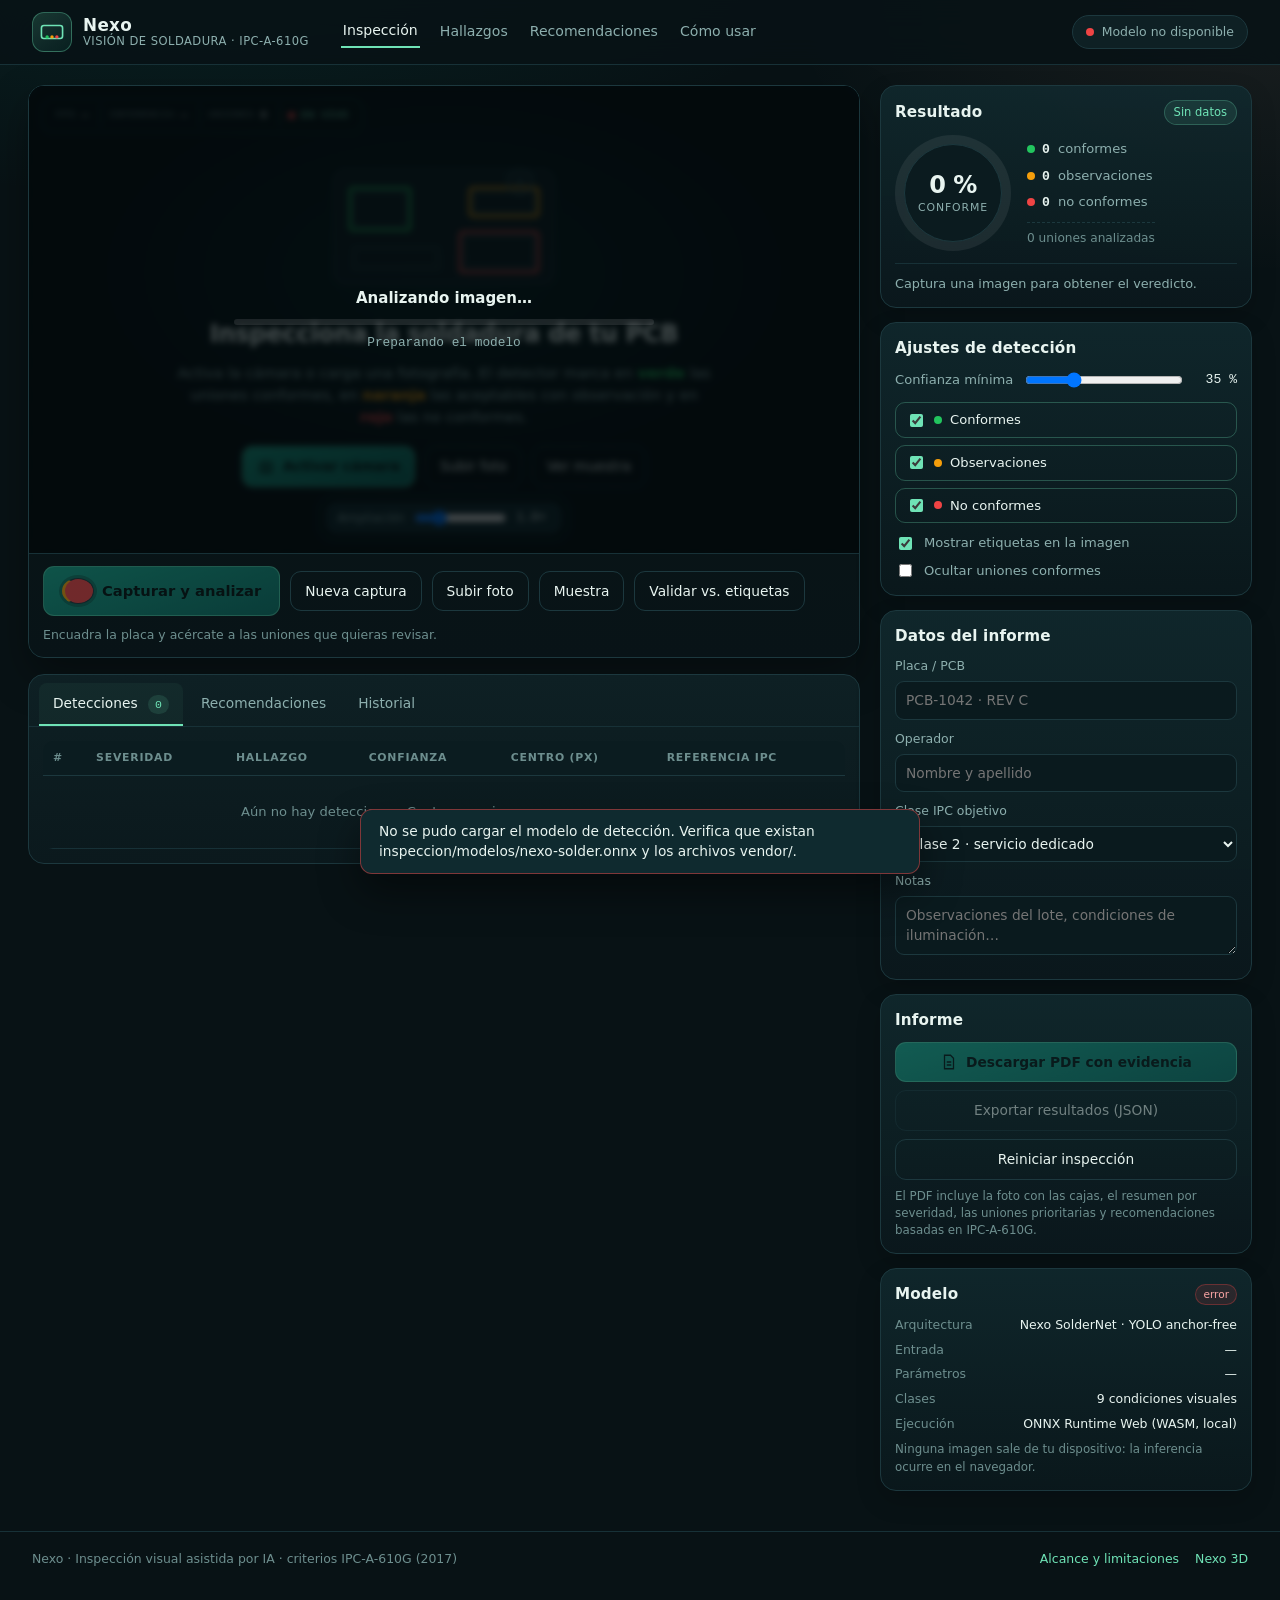
==== inspeccion/index.html @ ccfc522b "Inspección de soldadura YOLO en el navegador + servidor de vista previa - App estática en inspeccion" ====
<!doctype html>
<html lang="es">
  <head>
    <meta charset="utf-8" />
    <meta name="viewport" content="width=device-width, initial-scale=1, viewport-fit=cover" />
    <meta name="theme-color" content="#0a1417" />
    <title>Nexo · Inspección de soldadura con IA</title>
    <meta
      name="description"
      content="Inspección visual de soldadura en PCB con YOLO en el navegador: cajas verdes, naranjas y rojas según IPC-A-610G, captura de foto e informe PDF con recomendaciones."
    />
    <link rel="icon" href="data:image/svg+xml,%3Csvg xmlns='http://www.w3.org/2000/svg' viewBox='0 0 64 64'%3E%3Crect width='64' height='64' rx='16' fill='%230a1417'/%3E%3Crect x='14' y='20' width='36' height='24' rx='4' fill='none' stroke='%236fe3b6' stroke-width='3'/%3E%3Ccircle cx='22' cy='44' r='3' fill='%2322c55e'/%3E%3Ccircle cx='32' cy='44' r='3' fill='%23f59e0b'/%3E%3Ccircle cx='42' cy='44' r='3' fill='%23ef4444'/%3E%3C/svg%3E" />
    <link rel="stylesheet" href="assets/app.css" />
    <script src="vendor/ort.min.js" defer></script>
    <script src="vendor/jspdf.umd.min.js" defer></script>
    <script type="module" src="assets/app.js" defer></script>
  </head>
  <body>
    <header class="topbar">
      <a class="brand" href="../" title="Volver a Nexo">
        <span class="brand-mark" aria-hidden="true">
          <svg viewBox="0 0 32 32" width="26" height="26">
            <rect x="3" y="8" width="26" height="16" rx="3" fill="none" stroke="currentColor" stroke-width="2" />
            <circle cx="10" cy="22" r="2.1" fill="#22c55e" />
            <circle cx="16" cy="22" r="2.1" fill="#f59e0b" />
            <circle cx="22" cy="22" r="2.1" fill="#ef4444" />
          </svg>
        </span>
        <span class="brand-text">
          <strong>Nexo</strong>
          <small>Visión de soldadura · IPC-A-610G</small>
        </span>
      </a>
      <nav class="topnav">
        <a href="#inspeccion" class="active">Inspección</a>
        <a href="#hallazgos">Hallazgos</a>
        <a href="#recomendaciones">Recomendaciones</a>
        <button class="link" id="btnHelp" type="button">Cómo usar</button>
      </nav>
      <div class="model-chip" id="modelStatus">
        <span class="dot loading" id="modelStatusDot"></span>
        <span id="modelStatusText">Cargando modelo…</span>
      </div>
    </header>

    <main class="layout">
      <section class="stage-col" id="inspeccion">
        <div class="stage-card">
          <div class="stage" id="stage">
            <video id="video" playsinline muted autoplay hidden></video>
            <canvas id="liveCanvas" hidden></canvas>
            <img id="captured" alt="Fotografía capturada de la PCB" hidden />
            <canvas id="overlay" aria-hidden="true"></canvas>

            <div class="stage-placeholder" id="stagePlaceholder">
              <div class="placeholder-art" aria-hidden="true">
                <svg viewBox="0 0 240 150" width="240" height="150">
                  <rect x="10" y="18" width="220" height="114" rx="10" fill="#0e1c20" stroke="#1f3a40" />
                  <g stroke="#1f3a40" stroke-width="2" fill="none">
                    <path d="M30 40h52v34H30zM150 40h60v20h-60zM30 96h84v20H30zM140 84h70v32h-70z" />
                  </g>
                  <g fill="none" stroke-width="2.5">
                    <rect x="26" y="36" width="60" height="42" rx="3" stroke="#22c55e" />
                    <rect x="146" y="36" width="68" height="28" rx="3" stroke="#f59e0b" />
                    <rect x="136" y="80" width="78" height="40" rx="3" stroke="#ef4444" />
                  </g>
                  <circle cx="196" cy="30" r="12" fill="none" stroke="#2a4a52" stroke-width="2" />
                  <path d="M188 30h16M196 22v16" stroke="#2a4a52" stroke-width="2" />
                </svg>
              </div>
              <h2>Inspecciona la soldadura de tu PCB</h2>
              <p>
                Activa la cámara o carga una fotografía. El detector marca en
                <b class="ok">verde</b> las uniones conformes, en <b class="warn">naranja</b> las aceptables
                con observación y en <b class="fail">rojo</b> las no conformes.
              </p>
              <div class="placeholder-actions">
                <button class="btn primary" id="btnStartCam" type="button">
                  <svg viewBox="0 0 24 24" width="18" height="18" aria-hidden="true"><path d="M4 7h3l2-2h6l2 2h3v12H4z" fill="none" stroke="currentColor" stroke-width="1.8"/><circle cx="12" cy="13" r="3.4" fill="none" stroke="currentColor" stroke-width="1.8"/></svg>
                  Activar cámara
                </button>
                <button class="btn ghost" id="btnUpload" type="button">Subir foto</button>
                <button class="btn ghost" id="btnSamples" type="button">Ver muestra</button>
              </div>
            </div>

            <div class="hud" id="hud" hidden>
              <div class="hud-item"><span class="hud-label">FPS</span><span id="hudFps">—</span></div>
              <div class="hud-item"><span class="hud-label">Inferencia</span><span id="hudMs">—</span></div>
              <div class="hud-item"><span class="hud-label">Uniones</span><span id="hudCount">0</span></div>
              <div class="hud-item hud-live" id="hudLive"><span class="pulse"></span> EN VIVO</div>
            </div>

            <div class="stage-toolbar" id="stageToolbar" hidden>
              <select id="cameraSelect" class="control" title="Cámara"></select>
              <button class="tool" id="btnTorch" type="button" title="Linterna" hidden>☀</button>
              <label class="tool zoom">
                <span>Ampliación</span>
                <input id="zoomRange" type="range" min="0.6" max="2.4" step="0.1" value="1" title="Escala de la ventana de análisis" />
                <output id="zoomValue">1.0×</output>
              </label>
              <button class="tool" id="btnStopCam" type="button" title="Detener cámara" hidden>⏹</button>
            </div>

            <div class="progress" id="progress" hidden>
              <div class="progress-inner">
                <div class="progress-title" id="progressTitle">Analizando imagen…</div>
                <div class="progress-track"><div class="progress-bar" id="progressBar"></div></div>
                <div class="progress-text" id="progressText">Preparando el modelo</div>
              </div>
            </div>
          </div>

          <div class="stage-actions">
            <button class="btn primary capture" id="btnCapture" type="button" disabled>
              <span class="rec"></span> Capturar y analizar
            </button>
            <button class="btn ghost" id="btnNewCapture" type="button" hidden>Nueva captura</button>
            <button class="btn ghost" id="btnUpload2" type="button">Subir foto</button>
            <button class="btn ghost" id="btnSample2" type="button">Muestra</button>
            <button class="btn ghost" id="btnValidate" type="button" hidden>Validar vs. etiquetas</button>
            <input type="file" id="fileInput" accept="image/*" hidden />
            <div class="spacer"></div>
            <span class="hint" id="stageHint">Encuadra la placa y acércate a las uniones que quieras revisar.</span>
          </div>
        </div>

        <div class="results" id="hallazgos">
          <div class="tabs" role="tablist">
            <button class="tab active" data-tab="detections" role="tab" aria-selected="true">Detecciones <span class="tab-count" id="tabCount">0</span></button>
            <button class="tab" data-tab="recommendations" role="tab" aria-selected="false">Recomendaciones</button>
            <button class="tab" data-tab="history" role="tab" aria-selected="false">Historial</button>
          </div>

          <div class="panel active" id="panel-detections" role="tabpanel">
            <div class="table-wrap">
              <table class="detections" id="detectionsTable">
                <thead>
                  <tr>
                    <th>#</th><th>Severidad</th><th>Hallazgo</th><th>Confianza</th><th>Centro (px)</th><th>Referencia IPC</th>
                  </tr>
                </thead>
                <tbody id="detectionsBody">
                  <tr class="empty-row"><td colspan="6">Aún no hay detecciones. Captura una imagen para comenzar.</td></tr>
                </tbody>
              </table>
            </div>
          </div>

          <div class="panel" id="panel-recommendations" role="tabpanel">
            <div id="recommendationsList" class="rec-list">
              <p class="muted">Las recomendaciones se generan a partir de los hallazgos de la inspección.</p>
            </div>
          </div>

          <div class="panel" id="panel-history" role="tabpanel">
            <div class="history-head">
              <p class="muted">Las últimas inspecciones se guardan en este navegador.</p>
              <button class="btn tiny ghost" id="btnClearHistory" type="button">Borrar historial</button>
            </div>
            <div id="historyList" class="history-list"></div>
          </div>
        </div>
      </section>

      <aside class="side" id="recomendaciones">
        <section class="card verdict-card">
          <div class="card-head">
            <h3>Resultado</h3>
            <span class="chip" id="verdictChip">Sin datos</span>
          </div>
          <div class="gauge-wrap">
            <div class="gauge" id="gauge" style="--pct:0;--ring:#22c55e">
              <div class="gauge-inner">
                <strong id="gaugePct">0 %</strong>
                <span>conforme</span>
              </div>
            </div>
            <div class="gauge-legend">
              <div><span class="dot ok"></span><b id="countOk">0</b> conformes</div>
              <div><span class="dot warn"></span><b id="countWarn">0</b> observaciones</div>
              <div><span class="dot fail"></span><b id="countFail">0</b> no conformes</div>
              <div class="total"><span id="totalJoints">0</span> uniones analizadas</div>
            </div>
          </div>
          <div class="verdict-note" id="verdictNote">Captura una imagen para obtener el veredicto.</div>
        </section>

        <section class="card">
          <div class="card-head"><h3>Ajustes de detección</h3></div>
          <label class="range-row">
            <span>Confianza mínima</span>
            <input id="confRange" type="range" min="0.15" max="0.85" step="0.05" value="0.35" />
            <output id="confValue">35 %</output>
          </label>
          <div class="legend-filters">
            <label class="filter ok"><input type="checkbox" id="toggleOk" checked /><span class="dot ok"></span>Conformes</label>
            <label class="filter warn"><input type="checkbox" id="toggleWarn" checked /><span class="dot warn"></span>Observaciones</label>
            <label class="filter fail"><input type="checkbox" id="toggleFail" checked /><span class="dot fail"></span>No conformes</label>
          </div>
          <label class="switch-row"><input type="checkbox" id="showLabels" checked /> Mostrar etiquetas en la imagen</label>
          <label class="switch-row"><input type="checkbox" id="onlyDefects" /> Ocultar uniones conformes</label>
        </section>

        <section class="card">
          <div class="card-head"><h3>Datos del informe</h3></div>
          <label class="field"><span>Placa / PCB</span><input id="boardId" type="text" placeholder="PCB-1042 · REV C" /></label>
          <label class="field"><span>Operador</span><input id="operator" type="text" placeholder="Nombre y apellido" /></label>
          <label class="field"><span>Clase IPC objetivo</span>
            <select id="ipcClass">
              <option value="1">Clase 1 · producto general</option>
              <option value="2" selected>Clase 2 · servicio dedicado</option>
              <option value="3">Clase 3 · alta fiabilidad</option>
            </select>
          </label>
          <label class="field"><span>Notas</span><textarea id="notes" rows="2" placeholder="Observaciones del lote, condiciones de iluminación…"></textarea></label>
        </section>

        <section class="card actions-card">
          <div class="card-head"><h3>Informe</h3></div>
          <button class="btn primary block" id="btnPdf" type="button" disabled>
            <svg viewBox="0 0 24 24" width="18" height="18" aria-hidden="true"><path d="M6 3h8l4 4v14H6z" fill="none" stroke="currentColor" stroke-width="1.7"/><path d="M9 12h6M9 16h6" stroke="currentColor" stroke-width="1.7"/></svg>
            Descargar PDF con evidencia
          </button>
          <button class="btn ghost block" id="btnJson" type="button" disabled>Exportar resultados (JSON)</button>
          <button class="btn ghost block" id="btnReset" type="button">Reiniciar inspección</button>
          <p class="fineprint">
            El PDF incluye la foto con las cajas, el resumen por severidad, las uniones prioritarias y
            recomendaciones basadas en IPC-A-610G.
          </p>
        </section>

        <section class="card model-card">
          <div class="card-head"><h3>Modelo</h3><span class="chip tiny" id="modelChip">—</span></div>
          <dl class="model-stats">
            <div><dt>Arquitectura</dt><dd>Nexo SolderNet · YOLO anchor-free</dd></div>
            <div><dt>Entrada</dt><dd id="modelInput">—</dd></div>
            <div><dt>Parámetros</dt><dd id="modelParams">—</dd></div>
            <div><dt>Clases</dt><dd>9 condiciones visuales</dd></div>
            <div><dt>Ejecución</dt><dd>ONNX Runtime Web (WASM, local)</dd></div>
          </dl>
          <p class="fineprint">Ninguna imagen sale de tu dispositivo: la inferencia ocurre en el navegador.</p>
        </section>
      </aside>
    </main>

    <footer class="footer">
      <span>Nexo · Inspección visual asistida por IA · criterios IPC-A-610G (2017)</span>
      <span class="footer-links">
        <button class="link" id="btnAbout" type="button">Alcance y limitaciones</button>
        <a href="../">Nexo 3D</a>
      </span>
    </footer>

    <!-- Modal de ayuda -->
    <div class="modal" id="helpModal" hidden>
      <div class="modal-card" role="dialog" aria-modal="true" aria-labelledby="helpTitle">
        <button class="modal-close" id="btnCloseHelp" type="button" aria-label="Cerrar">×</button>
        <h2 id="helpTitle">Cómo obtener una buena inspección</h2>
        <div class="modal-body">
          <ol>
            <li><b>Ilumina de forma difusa.</b> La luz directa genera reflejos especulares sobre el estaño y confunde al detector. Usa luz lateral suave o un difusor.</li>
            <li><b>Acércate.</b> Cada unión debe ocupar al menos 12–20 píxeles. Con la cámara del teléfono, encuadra una zona de la placa (2–4 cm) en lugar de la placa completa.</li>
            <li><b>Enfoca y estabiliza.</b> Apoya el teléfono o usa un soporte; el desenfoque es la principal causa de falsos negativos.</li>
            <li><b>Captura y revisa.</b> Pulsa <b>Capturar y analizar</b>: se ejecuta un análisis por teselas de mayor resolución que la vista en vivo. Ajusta la confianza mínima si ves detecciones dudosas.</li>
            <li><b>Genera el informe.</b> Completa los datos de la placa y del operador y descarga el PDF con la evidencia y las recomendaciones.</li>
          </ol>
          <h3>Qué significan los colores</h3>
          <ul class="legend-list">
            <li><span class="dot ok"></span><b>Verde · Conforme.</b> Filete cóncavo, humectación ≤ 90°, cobertura completa (IPC-A-610G §5.1).</li>
            <li><span class="dot warn"></span><b>Naranja · Aceptable con observación.</b> Superficie mate/granulosa o cobertura reducida que aún cumple los mínimos; es un indicador de proceso (§5.1, Tabla 7-4, §8.3.1).</li>
            <li><span class="dot fail"></span><b>Rojo · No conforme.</b> Unión fría, soldadura insuficiente, falta de humectación, vacíos, puente o ausencia de soldadura (§5.2).</li>
          </ul>
          <h3>Alcance y limitaciones</h3>
          <p>
            Esta aplicación es una ayuda de inspección visual. El modelo fue entrenado con imágenes
            sintéticas de placas y criterios de IPC-A-610G; no sustituye la inspección humana, los ensayos
            eléctricos ni la verificación por rayos X de uniones ocultas (BGA/BTC). Confirma cada defecto
            antes de retrabajar la placa.
          </p>
          <p class="fineprint">Atajos: <kbd>Espacio</kbd> capturar · <kbd>P</kbd> PDF · <kbd>R</kbd> reiniciar · <kbd>?</kbd> ayuda.</p>
        </div>
      </div>
    </div>

    <div class="toast" id="toast" hidden></div>
    <div class="sr-only" id="announcer" aria-live="polite"></div>
  </body>
</html>
---- inspeccion/assets/app.css ----
:root {
  --bg: #081215;
  --bg-2: #0b191d;
  --panel: #0e2024;
  --panel-2: #10282d;
  --line: #1c383e;
  --line-soft: #173137;
  --ink: #e8f4f0;
  --muted: #8dafae;
  --muted-2: #6d8e8e;
  --accent: #6fe3b6;
  --accent-2: #0d7a6e;
  --peach: #f3b49a;
  --ok: #22c55e;
  --warn: #f59e0b;
  --fail: #ef4444;
  --shadow: 0 18px 40px rgba(0, 0, 0, 0.35);
  --radius: 16px;
  --font: 'Inter', 'Segoe UI', system-ui, -apple-system, 'Helvetica Neue', Arial, sans-serif;
  --mono: 'JetBrains Mono', ui-monospace, 'SFMono-Regular', Menlo, Consolas, monospace;
}

* { box-sizing: border-box; }

html { scroll-behavior: smooth; }

body {
  margin: 0;
  background:
    radial-gradient(1200px 600px at 15% -10%, rgba(13, 122, 110, 0.22), transparent 60%),
    radial-gradient(900px 500px at 100% 0%, rgba(243, 180, 154, 0.08), transparent 55%),
    var(--bg);
  color: var(--ink);
  font-family: var(--font);
  font-size: 15px;
  line-height: 1.5;
  -webkit-font-smoothing: antialiased;
  min-height: 100vh;
}

a { color: var(--accent); text-decoration: none; }
a:hover { text-decoration: underline; }

button, input, select, textarea { font: inherit; color: inherit; }

svg { display: block; }

.sr-only {
  position: absolute; width: 1px; height: 1px; padding: 0; margin: -1px;
  overflow: hidden; clip: rect(0, 0, 0, 0); white-space: nowrap; border: 0;
}

/* ─────────────── top bar ─────────────── */
.topbar {
  position: sticky;
  top: 0;
  z-index: 30;
  display: flex;
  align-items: center;
  gap: 22px;
  padding: 12px clamp(14px, 3vw, 32px);
  background: rgba(8, 18, 21, 0.86);
  backdrop-filter: blur(14px);
  border-bottom: 1px solid var(--line-soft);
}

.brand {
  display: flex;
  align-items: center;
  gap: 11px;
  color: var(--ink);
  text-decoration: none;
}
.brand:hover { text-decoration: none; }
.brand-mark {
  display: grid;
  place-items: center;
  width: 40px;
  height: 40px;
  border-radius: 12px;
  background: linear-gradient(145deg, rgba(111, 227, 182, 0.18), rgba(13, 122, 110, 0.12));
  border: 1px solid rgba(111, 227, 182, 0.35);
  color: var(--accent);
}
.brand-text { display: flex; flex-direction: column; line-height: 1.15; }
.brand-text strong { font-size: 1.05rem; letter-spacing: 0.02em; }
.brand-text small { color: var(--muted); font-size: 0.72rem; letter-spacing: 0.04em; text-transform: uppercase; }

.topnav { display: flex; align-items: center; gap: 18px; margin-left: 10px; }
.topnav a, .topnav .link {
  color: var(--muted);
  font-size: 0.88rem;
  border: 0;
  background: none;
  padding: 4px 2px;
  cursor: pointer;
}
.topnav a:hover, .topnav .link:hover, .topnav a.active { color: var(--ink); text-decoration: none; }
.topnav a.active { border-bottom: 2px solid var(--accent); }

.model-chip {
  margin-left: auto;
  display: flex;
  align-items: center;
  gap: 8px;
  font-size: 0.78rem;
  color: var(--muted);
  background: var(--panel);
  border: 1px solid var(--line);
  border-radius: 999px;
  padding: 7px 13px;
  white-space: nowrap;
}
.dot {
  width: 8px; height: 8px; border-radius: 50%;
  background: var(--muted-2);
  display: inline-block;
  flex: none;
}
.dot.ok { background: var(--ok); }
.dot.warn { background: var(--warn); }
.dot.fail { background: var(--fail); }
.dot.loading { background: var(--warn); animation: blink 1s infinite; }
.dot.ready { background: var(--ok); box-shadow: 0 0 0 3px rgba(34, 197, 94, 0.16); }
.dot.error { background: var(--fail); }
@keyframes blink { 50% { opacity: 0.25; } }

/* ─────────────── layout ─────────────── */
.layout {
  display: grid;
  grid-template-columns: minmax(0, 1fr) 372px;
  gap: 20px;
  align-items: start;
  max-width: 1480px;
  margin: 0 auto;
  padding: 20px clamp(12px, 2.4vw, 28px) 40px;
}

.stage-col { display: flex; flex-direction: column; gap: 16px; min-width: 0; }
.side { display: flex; flex-direction: column; gap: 14px; min-width: 0; }

/* ─────────────── stage ─────────────── */
.stage-card {
  background: linear-gradient(180deg, var(--panel), var(--bg-2));
  border: 1px solid var(--line);
  border-radius: var(--radius);
  box-shadow: var(--shadow);
  overflow: hidden;
}

.stage {
  position: relative;
  aspect-ratio: 16 / 9;
  background:
    repeating-linear-gradient(45deg, rgba(255, 255, 255, 0.012) 0 12px, transparent 12px 24px),
    #050d0f;
  display: block;
  overflow: hidden;
  isolation: isolate;
}

#video, #captured {
  position: absolute;
  inset: 0;
  width: 100%;
  height: 100%;
  object-fit: contain;
  background: #050d0f;
}
#video { transform: translateZ(0); }

#liveCanvas {
  position: absolute;
  z-index: 1;
  background: #050d0f;
  border-radius: 2px;
}

#overlay {
  position: absolute;
  inset: 0;
  width: 100%;
  height: 100%;
  pointer-events: none;
}

.stage-placeholder {
  position: absolute;
  inset: 0;
  z-index: 3;
  display: flex;
  flex-direction: column;
  align-items: center;
  justify-content: center;
  gap: 10px;
  text-align: center;
  padding: 24px clamp(16px, 5vw, 60px);
  background:
    radial-gradient(60% 60% at 50% 40%, rgba(13, 122, 110, 0.16), transparent 70%),
    rgba(5, 13, 15, 0.92);
}
.stage-placeholder h2 { margin: 4px 0 0; font-size: clamp(1.1rem, 2.1vw, 1.5rem); letter-spacing: -0.01em; }
.stage-placeholder p { margin: 0; max-width: 540px; color: var(--muted); font-size: 0.92rem; }
.stage-placeholder b.ok { color: var(--ok); }
.stage-placeholder b.warn { color: var(--warn); }
.stage-placeholder b.fail { color: var(--fail); }
.placeholder-art { opacity: 0.9; }
.placeholder-actions { display: flex; flex-wrap: wrap; gap: 10px; justify-content: center; margin-top: 8px; }

.hud {
  position: absolute;
  top: 12px;
  left: 12px;
  z-index: 4;
  display: flex;
  gap: 4px;
  padding: 6px;
  border-radius: 12px;
  background: rgba(6, 15, 17, 0.76);
  border: 1px solid rgba(111, 227, 182, 0.18);
  backdrop-filter: blur(8px);
  font-family: var(--mono);
  font-size: 0.7rem;
}
.hud-item { display: flex; align-items: center; gap: 6px; padding: 2px 8px; color: var(--ink); }
.hud-item + .hud-item { border-left: 1px solid var(--line); }
.hud-label { color: var(--muted-2); text-transform: uppercase; letter-spacing: 0.06em; font-size: 0.62rem; }
.hud-live { color: var(--accent); }
.pulse {
  width: 7px; height: 7px; border-radius: 50%; background: var(--fail);
  box-shadow: 0 0 0 0 rgba(239, 68, 68, 0.6);
  animation: pulse 1.8s infinite;
}
@keyframes pulse {
  0% { box-shadow: 0 0 0 0 rgba(239, 68, 68, 0.55); }
  70% { box-shadow: 0 0 0 9px rgba(239, 68, 68, 0); }
  100% { box-shadow: 0 0 0 0 rgba(239, 68, 68, 0); }
}

.stage-toolbar {
  position: absolute;
  bottom: 12px;
  left: 50%;
  transform: translateX(-50%);
  z-index: 4;
  display: flex;
  align-items: center;
  gap: 8px;
  padding: 7px;
  border-radius: 14px;
  background: rgba(6, 15, 17, 0.82);
  border: 1px solid var(--line);
  backdrop-filter: blur(10px);
  max-width: calc(100% - 24px);
}
.control {
  background: var(--panel-2);
  border: 1px solid var(--line);
  border-radius: 9px;
  padding: 6px 8px;
  font-size: 0.78rem;
  max-width: 190px;
}
.tool {
  border: 1px solid var(--line);
  background: var(--panel-2);
  border-radius: 9px;
  padding: 6px 10px;
  cursor: pointer;
  font-size: 0.8rem;
  color: var(--ink);
}
.tool:hover { border-color: var(--accent-2); }
.tool.zoom { display: flex; align-items: center; gap: 8px; padding: 4px 10px; font-size: 0.76rem; color: var(--muted); }
.tool.zoom input[type='range'] { width: 92px; }
.tool.zoom output { font-family: var(--mono); color: var(--ink); min-width: 34px; }

.progress {
  position: absolute;
  inset: 0;
  z-index: 6;
  display: grid;
  place-items: center;
  background: rgba(4, 11, 13, 0.72);
  backdrop-filter: blur(3px);
}
.progress-inner { width: min(420px, 80%); text-align: center; }
.progress-title { font-weight: 600; margin-bottom: 10px; }
.progress-track { height: 6px; border-radius: 999px; background: rgba(255, 255, 255, 0.1); overflow: hidden; }
.progress-bar { height: 100%; width: 0; border-radius: 999px; background: linear-gradient(90deg, var(--accent-2), var(--accent)); transition: width 0.2s ease; }
.progress-text { margin-top: 8px; color: var(--muted); font-size: 0.8rem; font-family: var(--mono); }

.stage-actions {
  display: flex;
  flex-wrap: wrap;
  align-items: center;
  gap: 10px;
  padding: 12px 14px;
  border-top: 1px solid var(--line-soft);
  background: rgba(8, 18, 21, 0.7);
}
.stage-actions .spacer { flex: 1; }
.hint { color: var(--muted-2); font-size: 0.78rem; }

/* ─────────────── botones ─────────────── */
.btn {
  display: inline-flex;
  align-items: center;
  gap: 8px;
  border-radius: 11px;
  border: 1px solid var(--line);
  background: var(--panel-2);
  color: var(--ink);
  padding: 9px 14px;
  font-size: 0.86rem;
  font-weight: 500;
  cursor: pointer;
  transition: transform 0.12s ease, border-color 0.12s ease, background 0.12s ease;
  text-decoration: none;
}
.btn:hover { transform: translateY(-1px); border-color: rgba(111, 227, 182, 0.45); }
.btn:active { transform: translateY(0); }
.btn:disabled { opacity: 0.45; cursor: not-allowed; transform: none; }
.btn.primary {
  background: linear-gradient(160deg, #17a086, #0c6e62);
  border-color: rgba(111, 227, 182, 0.5);
  color: #04110f;
  font-weight: 700;
}
.btn.primary:hover { filter: brightness(1.06); }
.btn.ghost { background: transparent; }
.btn.block { width: 100%; justify-content: center; }
.btn.tiny { padding: 5px 9px; font-size: 0.76rem; border-radius: 8px; }
.btn.capture { font-size: 0.92rem; padding: 11px 18px; }
.btn .rec {
  width: 10px; height: 10px; border-radius: 50%;
  background: #04110f;
  box-shadow: 0 0 0 3px rgba(4, 17, 15, 0.25);
}
.btn.primary .rec { background: #ef4444; }

.link {
  background: none; border: 0; color: var(--accent); cursor: pointer;
  padding: 0; font-size: inherit;
}
.link:hover { text-decoration: underline; }

/* ─────────────── resultados ─────────────── */
.results {
  background: linear-gradient(180deg, var(--panel), var(--bg-2));
  border: 1px solid var(--line);
  border-radius: var(--radius);
  overflow: hidden;
}
.tabs { display: flex; gap: 4px; padding: 8px 10px 0; border-bottom: 1px solid var(--line-soft); }
.tab {
  background: none;
  border: 0;
  color: var(--muted);
  padding: 10px 14px;
  cursor: pointer;
  font-size: 0.86rem;
  border-bottom: 2px solid transparent;
  border-radius: 8px 8px 0 0;
}
.tab:hover { color: var(--ink); }
.tab.active { color: var(--ink); border-bottom-color: var(--accent); background: rgba(111, 227, 182, 0.05); }
.tab-count {
  display: inline-block;
  margin-left: 6px;
  font-family: var(--mono);
  font-size: 0.72rem;
  color: var(--accent);
  background: rgba(111, 227, 182, 0.12);
  border-radius: 999px;
  padding: 1px 7px;
}

.panel { display: none; padding: 14px; }
.panel.active { display: block; }

.table-wrap { max-height: 380px; overflow: auto; border-radius: 10px; }
table.detections { width: 100%; border-collapse: collapse; font-size: 0.82rem; }
table.detections thead th {
  position: sticky; top: 0; z-index: 1;
  background: #0b1c20;
  text-align: left;
  padding: 9px 10px;
  font-size: 0.68rem;
  letter-spacing: 0.07em;
  text-transform: uppercase;
  color: var(--muted-2);
  border-bottom: 1px solid var(--line);
  font-weight: 600;
}
table.detections tbody td { padding: 8px 10px; border-bottom: 1px solid var(--line-soft); vertical-align: middle; }
table.detections tbody tr:hover { background: rgba(111, 227, 182, 0.04); }
table.detections tbody tr.empty-row td { color: var(--muted-2); text-align: center; padding: 26px 10px; }
table.detections .sev { display: inline-flex; align-items: center; gap: 7px; white-space: nowrap; }
table.detections .conf { display: flex; align-items: center; gap: 8px; }
table.detections .conf-bar { width: 56px; height: 5px; border-radius: 999px; background: rgba(255, 255, 255, 0.09); overflow: hidden; }
table.detections .conf-bar i { display: block; height: 100%; border-radius: 999px; }
table.detections .pos { font-family: var(--mono); font-size: 0.76rem; color: var(--muted); }
table.detections .ref { font-size: 0.74rem; color: var(--muted-2); }
table.detections .idx { font-family: var(--mono); color: var(--muted-2); font-size: 0.74rem; }

.muted { color: var(--muted); }
.fineprint { color: var(--muted-2); font-size: 0.74rem; line-height: 1.45; margin: 8px 0 0; }

.rec-list { display: flex; flex-direction: column; gap: 12px; }
.rec {
  border: 1px solid var(--line);
  border-left: 3px solid var(--warn);
  border-radius: 12px;
  padding: 12px 14px;
  background: rgba(255, 255, 255, 0.015);
}
.rec.sev-fail { border-left-color: var(--fail); }
.rec.sev-warn { border-left-color: var(--warn); }
.rec.sev-ok { border-left-color: var(--ok); }
.rec-head { display: flex; align-items: baseline; gap: 10px; flex-wrap: wrap; }
.rec-head h4 { margin: 0; font-size: 0.95rem; }
.rec-count { font-family: var(--mono); font-size: 0.78rem; color: var(--muted); }
.rec p { margin: 6px 0 0; font-size: 0.86rem; color: var(--ink); }
.rec ul { margin: 6px 0 0; padding-left: 18px; color: var(--muted); font-size: 0.82rem; }
.rec .refs { margin-top: 8px; font-family: var(--mono); font-size: 0.72rem; color: var(--accent); }
.rec.general { border-left-color: var(--accent); }

.history-head { display: flex; align-items: center; justify-content: space-between; gap: 10px; margin-bottom: 10px; }
.history-list { display: flex; flex-direction: column; gap: 10px; }
.history-item {
  display: grid;
  grid-template-columns: 92px 1fr auto;
  gap: 12px;
  align-items: center;
  border: 1px solid var(--line);
  border-radius: 12px;
  padding: 9px;
  background: rgba(255, 255, 255, 0.015);
}
.history-item img { width: 92px; height: 58px; object-fit: cover; border-radius: 8px; border: 1px solid var(--line); }
.history-item h4 { margin: 0 0 2px; font-size: 0.85rem; }
.history-item p { margin: 0; font-size: 0.76rem; color: var(--muted); }
.history-actions { display: flex; gap: 6px; }

/* ─────────────── sidebar cards ─────────────── */
.card {
  background: linear-gradient(180deg, rgba(16, 40, 45, 0.9), rgba(10, 24, 28, 0.92));
  border: 1px solid var(--line);
  border-radius: var(--radius);
  padding: 14px;
  box-shadow: 0 10px 24px rgba(0, 0, 0, 0.18);
}
.card-head { display: flex; align-items: center; justify-content: space-between; gap: 8px; margin-bottom: 10px; }
.card-head h3 { margin: 0; font-size: 0.95rem; letter-spacing: 0.01em; }
.chip {
  font-size: 0.72rem;
  padding: 3px 9px;
  border-radius: 999px;
  background: rgba(111, 227, 182, 0.1);
  border: 1px solid rgba(111, 227, 182, 0.25);
  color: var(--accent);
  white-space: nowrap;
}
.chip.tiny { font-size: 0.66rem; padding: 2px 7px; }
.chip.warn { background: rgba(245, 158, 11, 0.12); border-color: rgba(245, 158, 11, 0.3); color: var(--warn); }
.chip.fail { background: rgba(239, 68, 68, 0.12); border-color: rgba(239, 68, 68, 0.32); color: #fca5a5; }
.chip.ok { background: rgba(34, 197, 94, 0.12); border-color: rgba(34, 197, 94, 0.3); color: #86efac; }

.gauge-wrap { display: flex; align-items: center; gap: 16px; }
.gauge {
  --pct: 0;
  --ring: var(--ok);
  position: relative;
  width: 116px;
  height: 116px;
  flex: none;
  border-radius: 50%;
  background: conic-gradient(var(--ring) calc(var(--pct) * 1%), rgba(255, 255, 255, 0.07) 0);
  display: grid;
  place-items: center;
  transition: background 0.4s ease;
}
.gauge::after {
  content: '';
  position: absolute;
  inset: 9px;
  border-radius: 50%;
  background: #0b1b1f;
  border: 1px solid var(--line);
}
.gauge-inner { position: relative; z-index: 1; text-align: center; line-height: 1.1; }
.gauge-inner strong { display: block; font-size: 1.5rem; letter-spacing: -0.02em; }
.gauge-inner span { font-size: 0.68rem; color: var(--muted); text-transform: uppercase; letter-spacing: 0.08em; }
.gauge-legend { display: flex; flex-direction: column; gap: 6px; font-size: 0.82rem; color: var(--muted); }
.gauge-legend b { color: var(--ink); font-family: var(--mono); font-weight: 600; margin-right: 4px; }
.gauge-legend .dot { margin-right: 7px; }
.gauge-legend .total { margin-top: 3px; padding-top: 6px; border-top: 1px dashed var(--line); font-size: 0.76rem; color: var(--muted-2); }
.verdict-note { margin-top: 12px; padding-top: 10px; border-top: 1px solid var(--line-soft); font-size: 0.8rem; color: var(--muted); }

.range-row { display: flex; align-items: center; gap: 10px; font-size: 0.82rem; color: var(--muted); margin-bottom: 12px; }
.range-row span { white-space: nowrap; }
.range-row input { flex: 1; }
.range-row output { font-family: var(--mono); color: var(--ink); min-width: 42px; text-align: right; }

.legend-filters { display: grid; grid-template-columns: 1fr; gap: 7px; margin-bottom: 10px; }
.filter {
  display: flex; align-items: center; gap: 8px;
  border: 1px solid var(--line);
  border-radius: 10px;
  padding: 7px 10px;
  font-size: 0.82rem;
  color: var(--muted);
  cursor: pointer;
  transition: border-color 0.15s ease, color 0.15s ease;
}
.filter:hover { border-color: var(--accent-2); }
.filter input { accent-color: var(--accent); }
.filter:has(input:checked) { color: var(--ink); border-color: rgba(111, 227, 182, 0.28); }

.switch-row {
  display: flex; align-items: center; gap: 9px;
  font-size: 0.82rem; color: var(--muted); margin-top: 8px; cursor: pointer;
}
.switch-row input { accent-color: var(--accent); }

.field { display: flex; flex-direction: column; gap: 5px; margin-bottom: 10px; font-size: 0.78rem; color: var(--muted); }
.field input, .field select, .field textarea {
  background: #0a1a1e;
  border: 1px solid var(--line);
  border-radius: 9px;
  padding: 8px 10px;
  color: var(--ink);
  font-size: 0.86rem;
  outline: none;
  resize: vertical;
  transition: border-color 0.15s ease;
}
.field input:focus, .field select:focus, .field textarea:focus { border-color: var(--accent-2); }

.actions-card .btn + .btn { margin-top: 8px; }

.model-stats { margin: 0; display: grid; gap: 6px; font-size: 0.78rem; }
.model-stats div { display: flex; justify-content: space-between; gap: 12px; }
.model-stats dt { color: var(--muted-2); }
.model-stats dd { margin: 0; text-align: right; color: var(--ink); }

/* ─────────────── footer ─────────────── */
.footer {
  display: flex;
  flex-wrap: wrap;
  gap: 10px;
  align-items: center;
  justify-content: space-between;
  max-width: 1480px;
  margin: 0 auto;
  padding: 18px clamp(14px, 3vw, 32px) 34px;
  color: var(--muted-2);
  font-size: 0.78rem;
  border-top: 1px solid var(--line-soft);
}
.footer-links { display: flex; gap: 16px; }

/* ─────────────── modal & toast ─────────────── */
.modal {
  position: fixed;
  inset: 0;
  z-index: 60;
  display: grid;
  place-items: center;
  padding: 20px;
  background: rgba(3, 8, 9, 0.72);
  backdrop-filter: blur(6px);
}
.modal[hidden] { display: none; }
.modal-card {
  position: relative;
  width: min(680px, 100%);
  max-height: min(86vh, 760px);
  overflow: auto;
  background: linear-gradient(180deg, #0f2429, #0a191d);
  border: 1px solid var(--line);
  border-radius: 18px;
  padding: 26px 26px 22px;
  box-shadow: 0 30px 80px rgba(0, 0, 0, 0.6);
}
.modal-card h2 { margin: 0 0 12px; font-size: 1.25rem; }
.modal-card h3 { margin: 18px 0 8px; font-size: 0.95rem; color: var(--accent); }
.modal-body { color: var(--muted); font-size: 0.9rem; }
.modal-body ol, .modal-body ul { padding-left: 20px; display: grid; gap: 8px; }
.modal-body b { color: var(--ink); }
.modal-body .legend-list { list-style: none; padding-left: 0; }
.modal-body .legend-list li { display: flex; gap: 9px; align-items: flex-start; }
.modal-body .legend-list .dot { margin-top: 6px; }
.modal-close {
  position: absolute; top: 12px; right: 14px;
  width: 34px; height: 34px; border-radius: 50%;
  border: 1px solid var(--line); background: transparent; color: var(--muted);
  font-size: 1.3rem; line-height: 1; cursor: pointer;
}
.modal-close:hover { color: var(--ink); border-color: var(--accent-2); }
kbd {
  font-family: var(--mono); font-size: 0.74rem; padding: 1px 5px;
  border: 1px solid var(--line); border-bottom-width: 2px; border-radius: 5px; background: #0a1a1e;
}

.toast {
  position: fixed;
  left: 50%;
  bottom: 26px;
  transform: translateX(-50%);
  z-index: 70;
  background: #0f2a2f;
  color: var(--ink);
  border: 1px solid rgba(111, 227, 182, 0.3);
  border-radius: 12px;
  padding: 11px 18px;
  font-size: 0.86rem;
  box-shadow: 0 18px 40px rgba(0, 0, 0, 0.45);
  max-width: min(560px, 90vw);
}
.toast[hidden] { display: none; }
.toast.error { border-color: rgba(239, 68, 68, 0.5); }

/* ─────────────── responsive ─────────────── */
@media (max-width: 1120px) {
  .layout { grid-template-columns: minmax(0, 1fr); }
  .side { display: grid; grid-template-columns: repeat(auto-fit, minmax(270px, 1fr)); align-items: start; }
  .topnav { display: none; }
}
@media (max-width: 720px) {
  .topbar { gap: 12px; padding: 10px 14px; }
  .brand-text small { display: none; }
  .model-chip { font-size: 0.7rem; padding: 5px 9px; }
  .model-chip span#modelStatusText { max-width: 110px; overflow: hidden; text-overflow: ellipsis; }
  .stage { aspect-ratio: 4 / 3; }
  .stage-actions .hint { display: none; }
  .stage-toolbar { gap: 4px; padding: 5px; }
  .tool.zoom span { display: none; }
  .tool.zoom input[type='range'] { width: 66px; }
  .control { max-width: 118px; font-size: 0.72rem; }
  .hud { font-size: 0.62rem; top: 8px; left: 8px; }
  .hud-label { display: none; }
  .history-item { grid-template-columns: 72px 1fr; }
  .history-item img { width: 72px; height: 48px; }
  .history-actions { grid-column: 1 / -1; justify-content: flex-end; }
}

@media (prefers-reduced-motion: reduce) {
  * { animation: none !important; transition: none !important; scroll-behavior: auto !important; }
}

/* ── elementos dinámicos ─────────────────────────────────────────── */
.section-sub {
  margin: 18px 0 4px;
  font-size: 0.78rem;
  letter-spacing: 0.08em;
  text-transform: uppercase;
  color: var(--muted-2);
  font-weight: 600;
}
.section-sub:first-child { margin-top: 2px; }

.sample-menu {
  position: fixed;
  z-index: 80;
  width: 290px;
  padding: 14px;
  box-shadow: 0 24px 60px rgba(0, 0, 0, 0.55);
  display: flex;
  flex-direction: column;
  gap: 8px;
}
.sample-menu strong { font-size: 0.82rem; letter-spacing: 0.04em; text-transform: uppercase; color: var(--muted); }
.sample-menu .btn { justify-content: flex-start; }

.tool.active {
  border-color: var(--accent);
  color: var(--accent);
  background: rgba(111, 227, 182, 0.12);
}
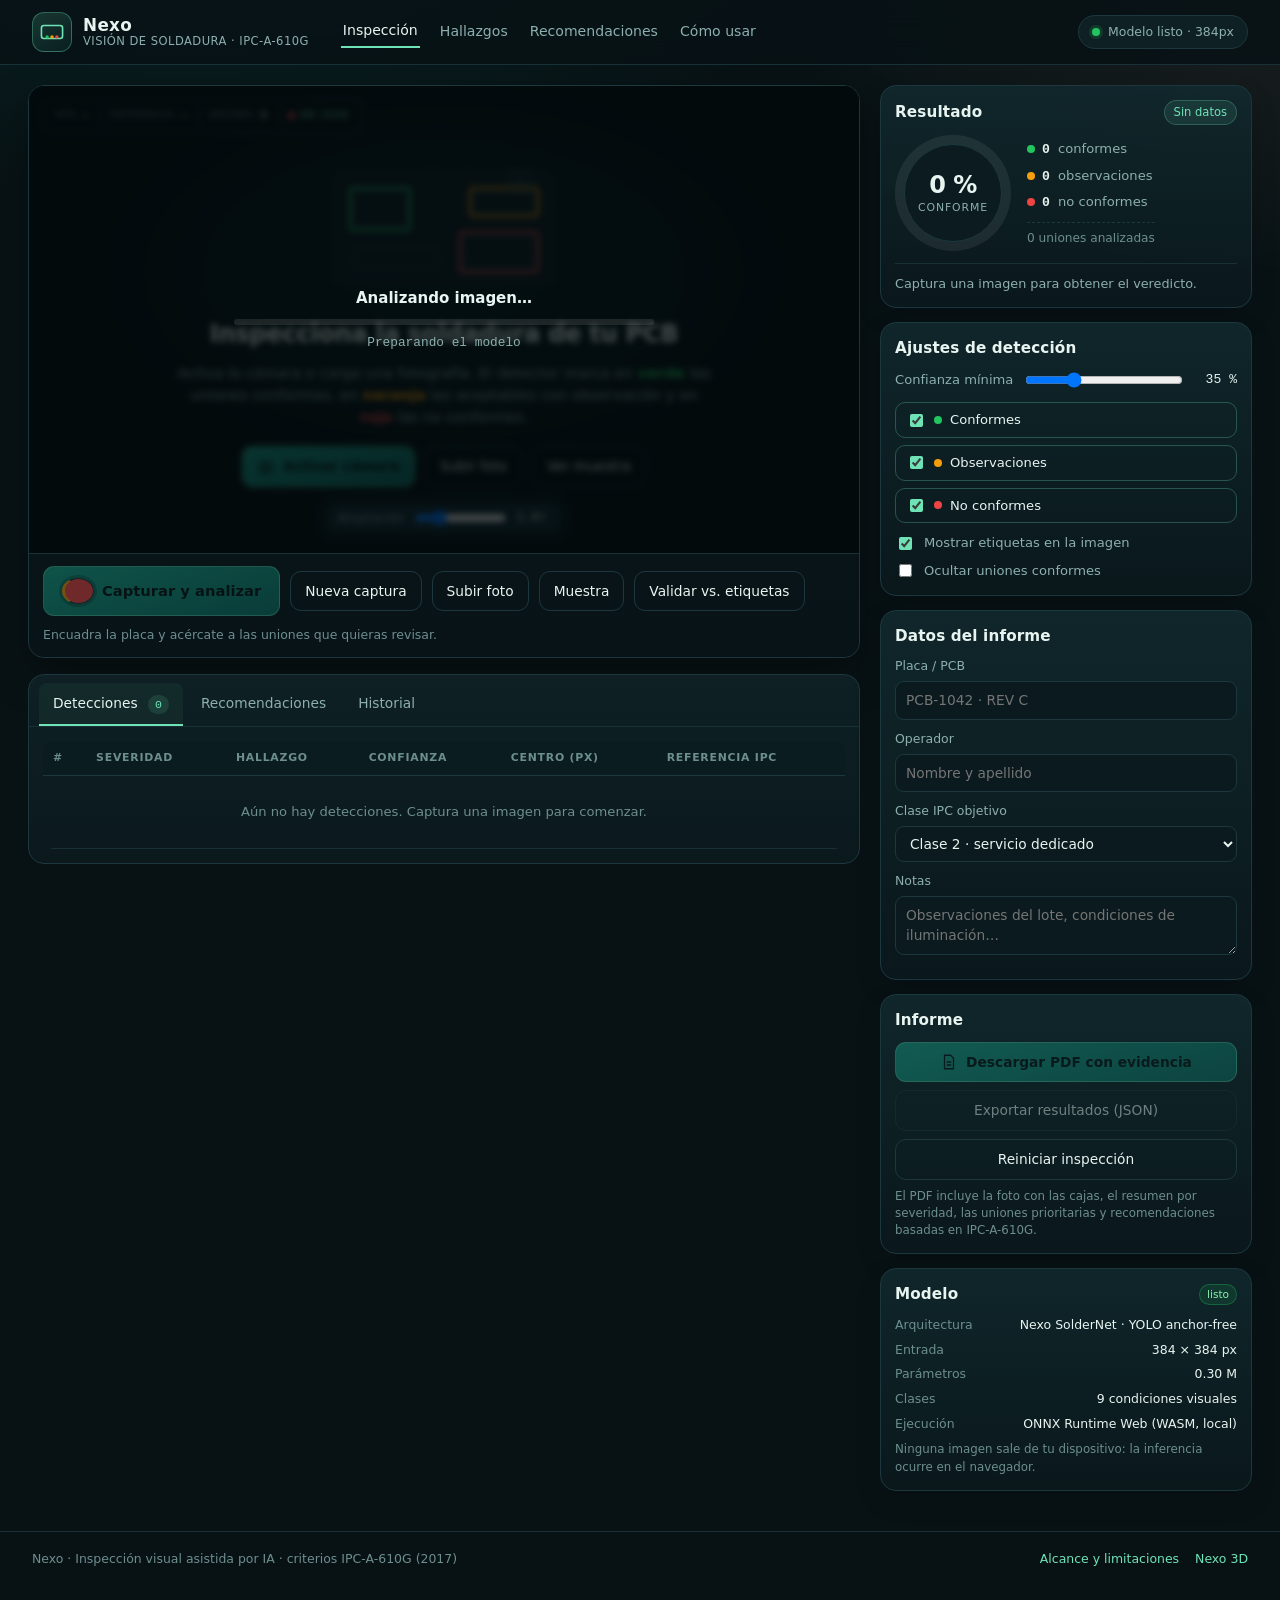
==== commit 7a8878ed: "Corrige el runtime ONNX vendorizado (404 del build jsep) La vista previa del navegador pedía vendor/" ====
--- a/inspeccion/index.html
+++ b/inspeccion/index.html
@@ -11,7 +11,7 @@
     />
     <link rel="icon" href="data:image/svg+xml,%3Csvg xmlns='http://www.w3.org/2000/svg' viewBox='0 0 64 64'%3E%3Crect width='64' height='64' rx='16' fill='%230a1417'/%3E%3Crect x='14' y='20' width='36' height='24' rx='4' fill='none' stroke='%236fe3b6' stroke-width='3'/%3E%3Ccircle cx='22' cy='44' r='3' fill='%2322c55e'/%3E%3Ccircle cx='32' cy='44' r='3' fill='%23f59e0b'/%3E%3Ccircle cx='42' cy='44' r='3' fill='%23ef4444'/%3E%3C/svg%3E" />
     <link rel="stylesheet" href="assets/app.css" />
-    <script src="vendor/ort.min.js" defer></script>
+    <script src="vendor/ort.wasm.min.js" defer></script>
     <script src="vendor/jspdf.umd.min.js" defer></script>
     <script type="module" src="assets/app.js" defer></script>
   </head>
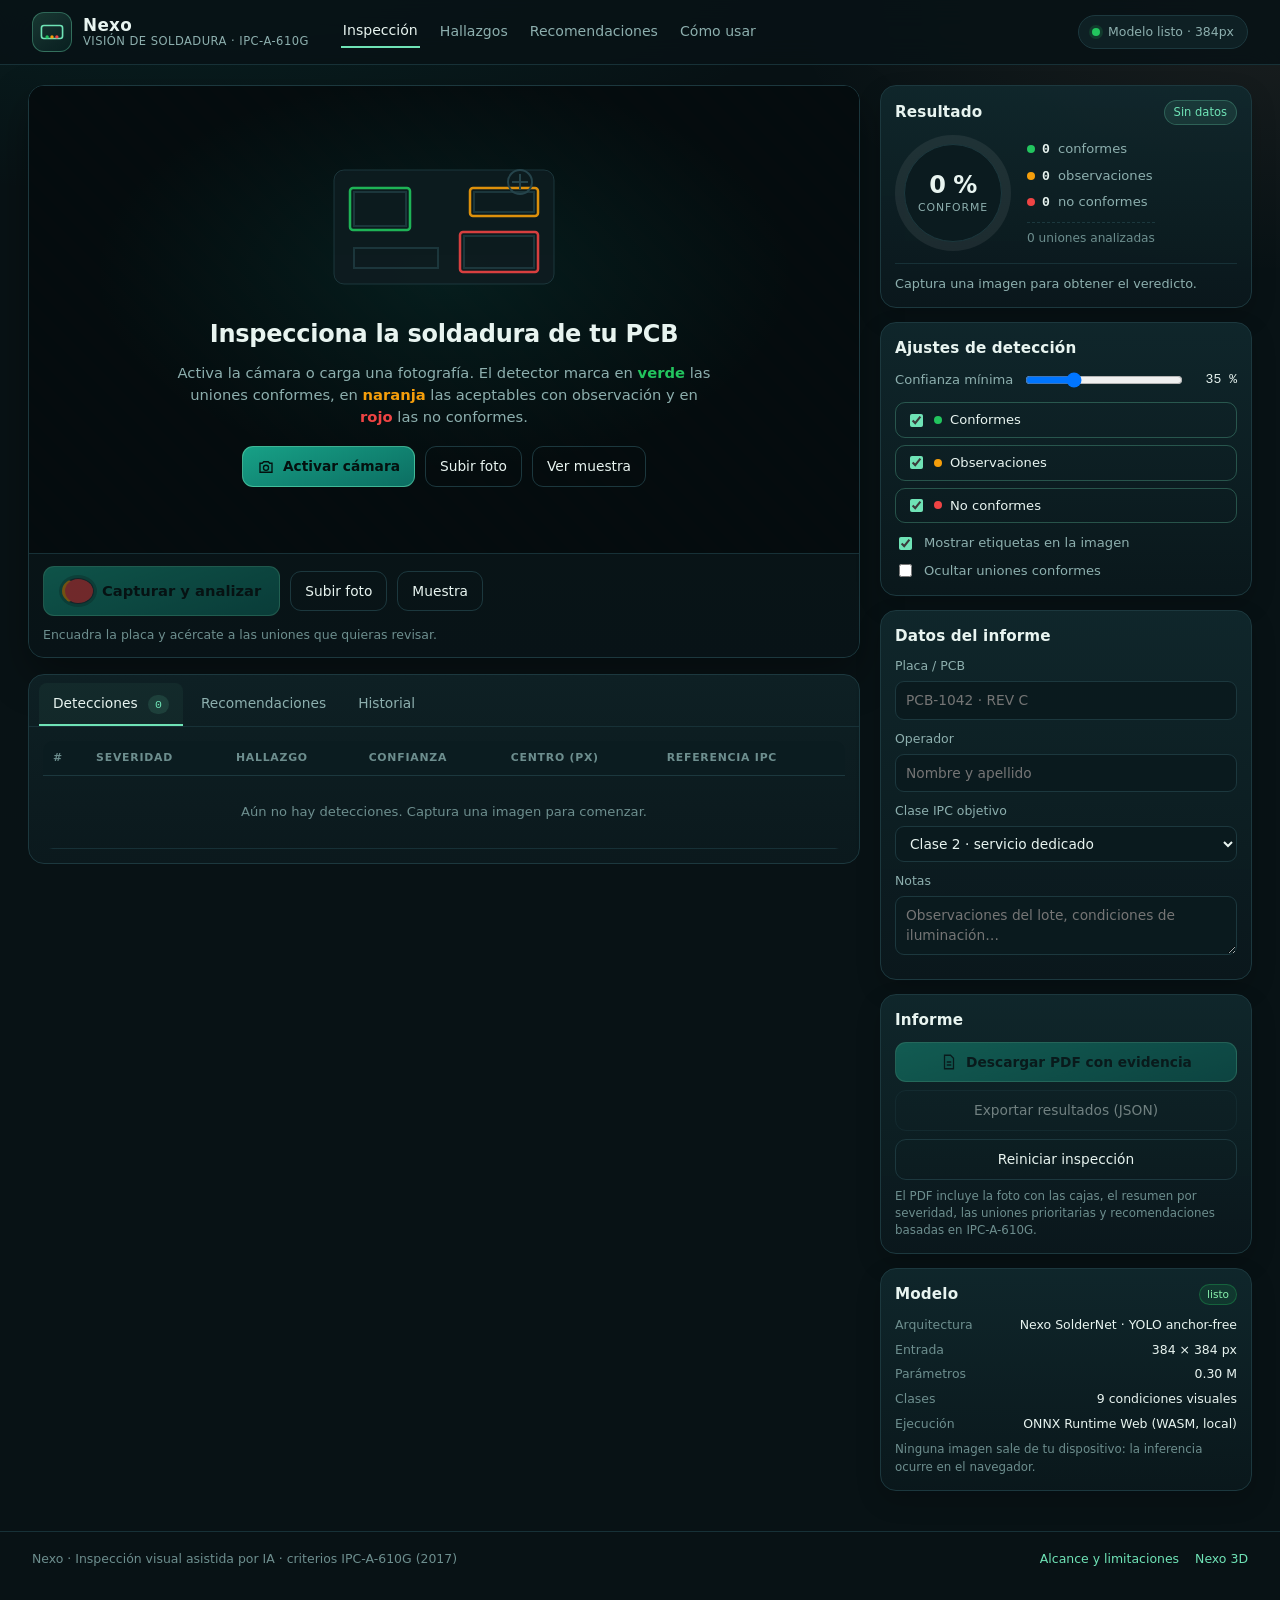
==== commit f57361b7: "Visor con zoom y etiquetas legibles, informe con ampliaciones Corrige que la captura no se viera y q" ====
--- a/inspeccion/index.html
+++ b/inspeccion/index.html
@@ -102,6 +102,13 @@
               <button class="tool" id="btnStopCam" type="button" title="Detener cámara" hidden>⏹</button>
             </div>
 
+            <div class="zoom-controls" id="zoomControls" hidden>
+              <button class="tool" id="btnZoomOut" type="button" title="Alejar (rueda del ratón)" aria-label="Alejar">−</button>
+              <span class="zoom-level" id="zoomLevel">1.0×</span>
+              <button class="tool" id="btnZoomIn" type="button" title="Acercar (rueda del ratón)" aria-label="Acercar">+</button>
+              <button class="tool" id="btnZoomReset" type="button" title="Ajustar a la ventana" aria-label="Ajustar a la ventana">⟲</button>
+            </div>
+
             <div class="progress" id="progress" hidden>
               <div class="progress-inner">
                 <div class="progress-title" id="progressTitle">Analizando imagen…</div>
@@ -137,7 +144,7 @@
               <table class="detections" id="detectionsTable">
                 <thead>
                   <tr>
-                    <th>#</th><th>Severidad</th><th>Hallazgo</th><th>Confianza</th><th>Centro (px)</th><th>Referencia IPC</th>
+                    <th>#</th><th>Severidad</th><th>Hallazgo</th><th>Confianza</th><th class="hide-xs">Centro (px)</th><th class="hide-xs">Referencia IPC</th>
                   </tr>
                 </thead>
                 <tbody id="detectionsBody">
@@ -263,6 +270,7 @@
             <li><b>Acércate.</b> Cada unión debe ocupar al menos 12–20 píxeles. Con la cámara del teléfono, encuadra una zona de la placa (2–4 cm) en lugar de la placa completa.</li>
             <li><b>Enfoca y estabiliza.</b> Apoya el teléfono o usa un soporte; el desenfoque es la principal causa de falsos negativos.</li>
             <li><b>Captura y revisa.</b> Pulsa <b>Capturar y analizar</b>: se ejecuta un análisis por teselas de mayor resolución que la vista en vivo. Ajusta la confianza mínima si ves detecciones dudosas.</li>
+            <li><b>Amplía la captura.</b> Usa la rueda del ratón, los botones <b>+ / −</b> o pellizca sobre la imagen para inspeccionar cada unión; arrastra para desplazarte y <b>⟲</b> para volver a la vista completa.</li>
             <li><b>Genera el informe.</b> Completa los datos de la placa y del operador y descarga el PDF con la evidencia y las recomendaciones.</li>
           </ol>
           <h3>Qué significan los colores</h3>
@@ -278,7 +286,7 @@
             eléctricos ni la verificación por rayos X de uniones ocultas (BGA/BTC). Confirma cada defecto
             antes de retrabajar la placa.
           </p>
-          <p class="fineprint">Atajos: <kbd>Espacio</kbd> capturar · <kbd>P</kbd> PDF · <kbd>R</kbd> reiniciar · <kbd>?</kbd> ayuda.</p>
+          <p class="fineprint">Atajos: <kbd>Espacio</kbd> capturar · <kbd>P</kbd> PDF · <kbd>R</kbd> reiniciar · <kbd>?</kbd> ayuda. En el visor: <kbd>rueda</kbd> zoom · <kbd>arrastrar</kbd> desplazar · <kbd>doble clic</kbd> ampliar.</p>
         </div>
       </div>
     </div>
--- a/inspeccion/assets/app.css
+++ b/inspeccion/assets/app.css
@@ -22,6 +22,11 @@
 
 * { box-sizing: border-box; }
 
+/* El atributo `hidden` debe mandar sobre cualquier `display` de clase
+   (.progress, .stage-placeholder, .hud, .btn…); sin esto el velo de progreso
+   y el marcador de posición tapaban la imagen capturada. */
+[hidden] { display: none !important; }
+
 html { scroll-behavior: smooth; }
 
 body {
@@ -274,6 +279,33 @@
 .tool.zoom { display: flex; align-items: center; gap: 8px; padding: 4px 10px; font-size: 0.76rem; color: var(--muted); }
 .tool.zoom input[type='range'] { width: 92px; }
 .tool.zoom output { font-family: var(--mono); color: var(--ink); min-width: 34px; }
+
+/* controles de zoom sobre la captura */
+.zoom-controls {
+  position: absolute;
+  right: 12px;
+  bottom: 12px;
+  z-index: 5;
+  display: flex;
+  align-items: center;
+  gap: 4px;
+  padding: 4px 6px;
+  border-radius: 12px;
+  border: 1px solid var(--line);
+  background: rgba(6, 16, 18, 0.82);
+  backdrop-filter: blur(6px);
+}
+.zoom-controls .tool.grid { display: grid; }
+.zoom-level {
+  min-width: 42px;
+  text-align: center;
+  font-family: var(--mono);
+  font-size: 0.74rem;
+  color: var(--muted);
+}
+#captured { cursor: zoom-in; }
+.stage.panning { cursor: grabbing; }
+.stage.panning #captured { cursor: grabbing; }
 
 .progress {
   position: absolute;
@@ -644,6 +676,27 @@
   .history-item { grid-template-columns: 72px 1fr; }
   .history-item img { width: 72px; height: 48px; }
   .history-actions { grid-column: 1 / -1; justify-content: flex-end; }
+  /* el HUD y la barra de herramientas se apilaban uno sobre otro */
+  .hud { top: 8px; left: 8px; right: 8px; padding: 3px 6px; max-width: calc(100% - 16px); flex-wrap: wrap; }
+  .hud-item { padding: 1px 6px; }
+  .hud-live { display: none; }
+  .stage-toolbar { left: 8px; right: auto; bottom: 8px; max-width: calc(100% - 16px); flex-wrap: wrap; }
+  .zoom-controls { right: 8px; top: 8px; bottom: auto; }
+  .zoom-level { min-width: 34px; }
+  .stage-actions .btn { padding: 9px 13px; font-size: 0.86rem; }
+  .table-wrap { max-height: 320px; }
+  table.detections { font-size: 0.78rem; }
+  table.detections th, table.detections td { padding: 8px 8px; }
+  table.detections .hide-xs { display: none; }
+  table.detections .sev-text { display: none; }
+  table.detections .conf { white-space: nowrap; gap: 5px; }
+  table.detections .conf-bar { width: 34px; }
+}
+@media (max-width: 720px) {
+  /* zoom abajo a la derecha; el HUD arriba y la cámara abajo a la izquierda */
+  .zoom-controls { top: auto; bottom: 8px; right: 8px; }
+  .stage-toolbar { bottom: 8px; left: 8px; transform: none; max-width: calc(100% - 150px); }
+  .toast { left: 12px; right: 12px; transform: none; max-width: none; bottom: 16px; }
 }
 
 @media (prefers-reduced-motion: reduce) {
